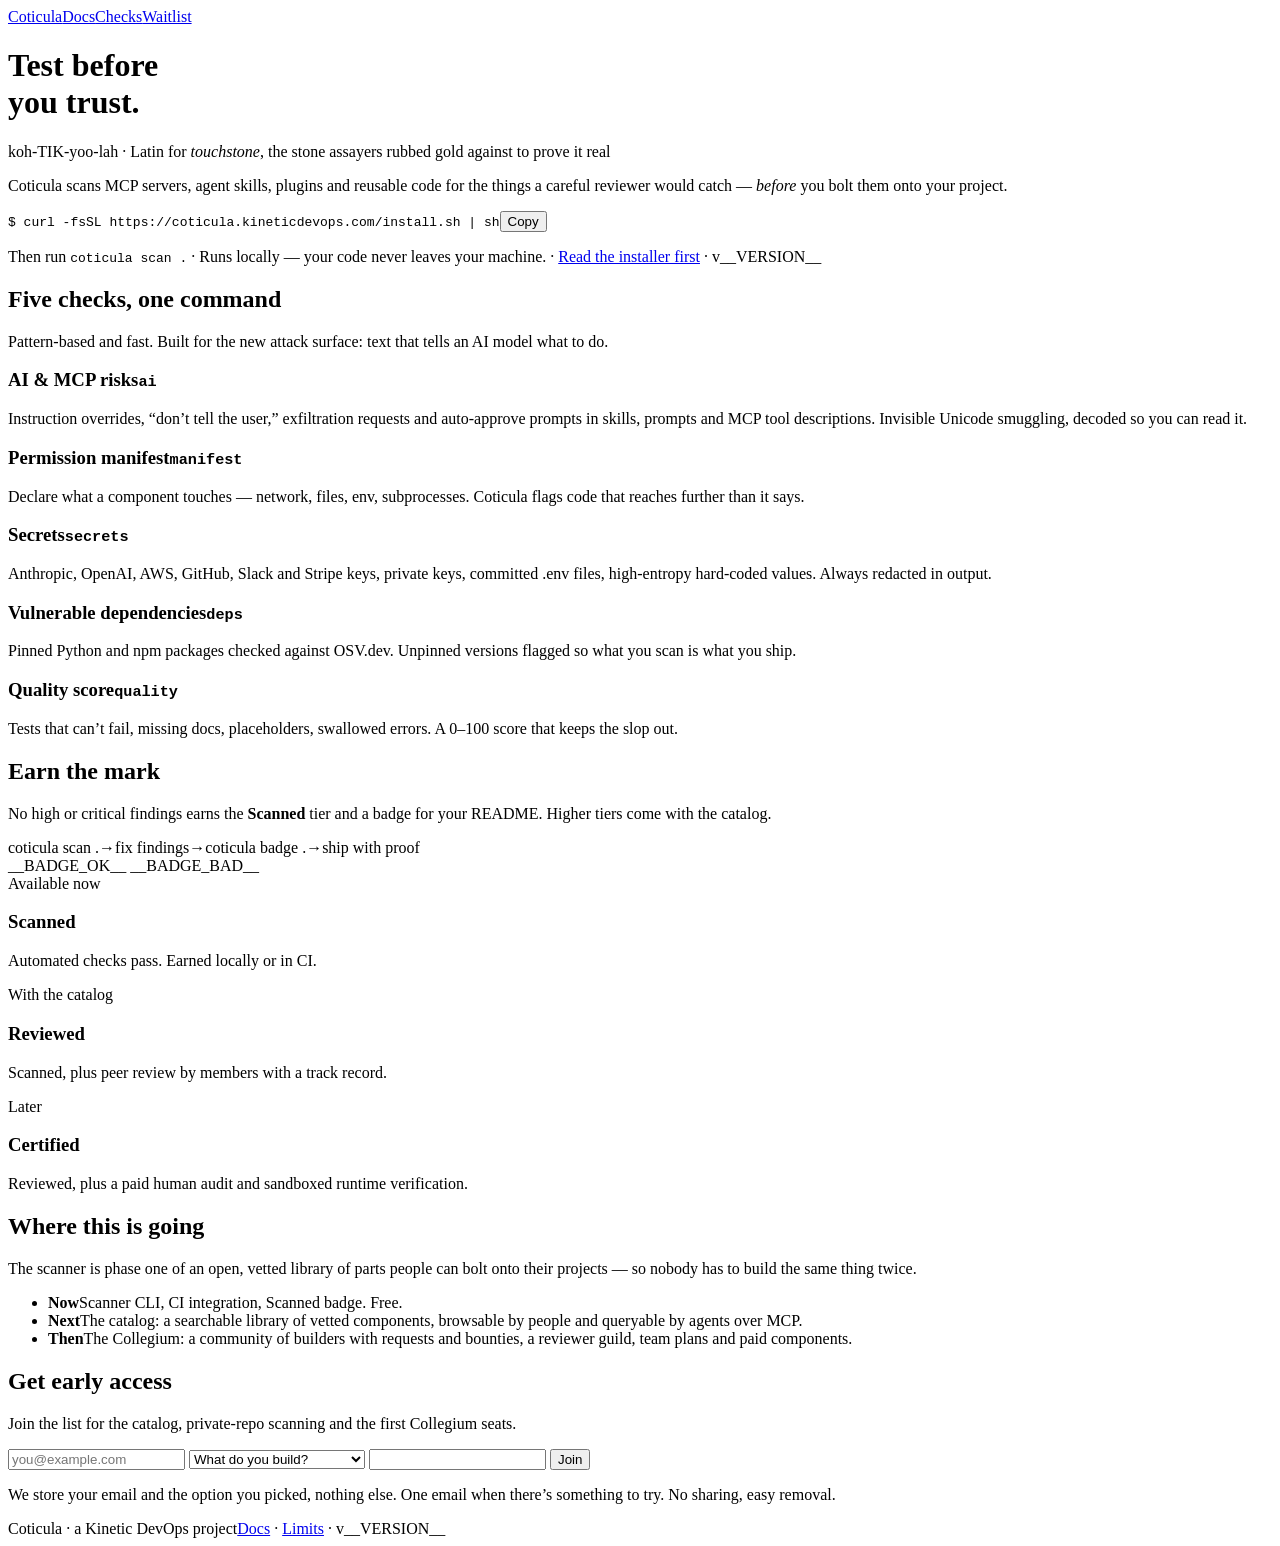
==== site/src/index.html @ ff4e8418 "Coticula 0.1.0: scanner + site" ====
<!DOCTYPE html>
<html lang="en">
<head>
<meta charset="utf-8">
<meta name="viewport" content="width=device-width,initial-scale=1">
<meta name="robots" content="noindex">
<title>Coticula — test before you trust</title>
<meta name="description" content="Coticula scans MCP servers, agent skills, plugins and reusable code for leaked secrets, risky AI instructions, undeclared permissions and low-quality code.">
<link rel="stylesheet" href="/style.css">
<link rel="icon" href="data:image/svg+xml,%3Csvg xmlns='http://www.w3.org/2000/svg' viewBox='0 0 32 32'%3E%3Crect width='32' height='32' rx='7' fill='%23111214'/%3E%3Cpath d='M5 21 L27 11' stroke='%23d4a849' stroke-width='3' stroke-linecap='round'/%3E%3C/svg%3E">
</head>
<body>
<div class="wrap">
  <nav><a class="brand" href="/">Coticula</a><span class="links"><a href="/docs">Docs</a><a href="#checks">Checks</a><a href="#waitlist">Waitlist</a></span></nav>

  <header class="hero">
    <div class="streak" aria-hidden="true"></div>
    <h1>Test before<br>you trust.</h1>
    <p class="say">koh-TIK-yoo-lah · Latin for <i>touchstone</i>, the stone assayers rubbed gold against to prove it real</p>
    <p class="lede">Coticula scans MCP servers, agent skills, plugins and reusable code for the things a careful reviewer would catch — <em>before</em> you bolt them onto your project.</p>
    <div class="cmd"><code id="install-cmd"><span class="p">$ </span>curl -fsSL https://coticula.kineticdevops.com/install.sh | sh</code><button class="copy" data-target="install-cmd" type="button">Copy</button></div>
    <p class="alt">Then run <code>coticula scan .</code> · Runs locally — your code never leaves your machine. · <a href="/docs#install">Read the installer first</a> · v__VERSION__</p>
  </header>

  <section id="checks">
    <h2>Five checks, one command</h2>
    <p class="sub">Pattern-based and fast. Built for the new attack surface: text that tells an AI model what to do.</p>
    <div class="grid">
      <div class="card key"><h3>AI &amp; MCP risks<code>ai</code></h3><p>Instruction overrides, “don’t tell the user,” exfiltration requests and auto-approve prompts in skills, prompts and MCP tool descriptions. Invisible Unicode smuggling, decoded so you can read it.</p></div>
      <div class="card key"><h3>Permission manifest<code>manifest</code></h3><p>Declare what a component touches — network, files, env, subprocesses. Coticula flags code that reaches further than it says.</p></div>
      <div class="card"><h3>Secrets<code>secrets</code></h3><p>Anthropic, OpenAI, AWS, GitHub, Slack and Stripe keys, private keys, committed .env files, high-entropy hard-coded values. Always redacted in output.</p></div>
      <div class="card"><h3>Vulnerable dependencies<code>deps</code></h3><p>Pinned Python and npm packages checked against OSV.dev. Unpinned versions flagged so what you scan is what you ship.</p></div>
      <div class="card"><h3>Quality score<code>quality</code></h3><p>Tests that can’t fail, missing docs, placeholders, swallowed errors. A 0–100 score that keeps the slop out.</p></div>
    </div>
  </section>

  <section>
    <h2>Earn the mark</h2>
    <p class="sub">No high or critical findings earns the <b>Scanned</b> tier and a badge for your README. Higher tiers come with the catalog.</p>
    <div class="flow"><span class="step">coticula scan .</span><span class="arrow">→</span><span class="step">fix findings</span><span class="arrow">→</span><span class="step">coticula badge .</span><span class="arrow">→</span><span class="step">ship with proof</span></div>
    <div class="badge-demo">__BADGE_OK__ __BADGE_BAD__</div>
    <div class="tiers">
      <div class="card tier now"><div class="when">Available now</div><h3>Scanned</h3><p>Automated checks pass. Earned locally or in CI.</p></div>
      <div class="card tier"><div class="when">With the catalog</div><h3>Reviewed</h3><p>Scanned, plus peer review by members with a track record.</p></div>
      <div class="card tier"><div class="when">Later</div><h3>Certified</h3><p>Reviewed, plus a paid human audit and sandboxed runtime verification.</p></div>
    </div>
  </section>

  <section>
    <h2>Where this is going</h2>
    <p class="sub">The scanner is phase one of an open, vetted library of parts people can bolt onto their projects — so nobody has to build the same thing twice.</p>
    <ul class="road">
      <li><b>Now</b><span>Scanner CLI, CI integration, Scanned badge. Free.</span></li>
      <li><b>Next</b><span>The catalog: a searchable library of vetted components, browsable by people and queryable by agents over MCP.</span></li>
      <li><b>Then</b><span>The Collegium: a community of builders with requests and bounties, a reviewer guild, team plans and paid components.</span></li>
    </ul>
  </section>

  <section id="waitlist">
    <h2>Get early access</h2>
    <p class="sub">Join the list for the catalog, private-repo scanning and the first Collegium seats.</p>
    <form class="wait" id="wait" novalidate>
      <input type="email" name="email" placeholder="you@example.com" required maxlength="200" aria-label="Email">
      <select name="role" aria-label="What do you build?">
        <option value="">What do you build?</option>
        <option value="mcp">MCP servers / agent tools</option>
        <option value="skills">Agent skills / prompts</option>
        <option value="apps">Apps &amp; libraries</option>
        <option value="security">Security / platform team</option>
        <option value="other">Other</option>
      </select>
      <input class="hp" type="text" name="website" tabindex="-1" autocomplete="off" aria-hidden="true">
      <button type="submit">Join</button>
    </form>
    <div id="wait-msg" role="status"></div>
    <p class="fine">We store your email and the option you picked, nothing else. One email when there’s something to try. No sharing, easy removal.</p>
  </section>

  <footer><span>Coticula · a Kinetic DevOps project</span><span><a href="/docs">Docs</a> · <a href="/docs#limits">Limits</a> · v__VERSION__</span></footer>
</div>
<script src="/app.js" defer></script>
</body>
</html>
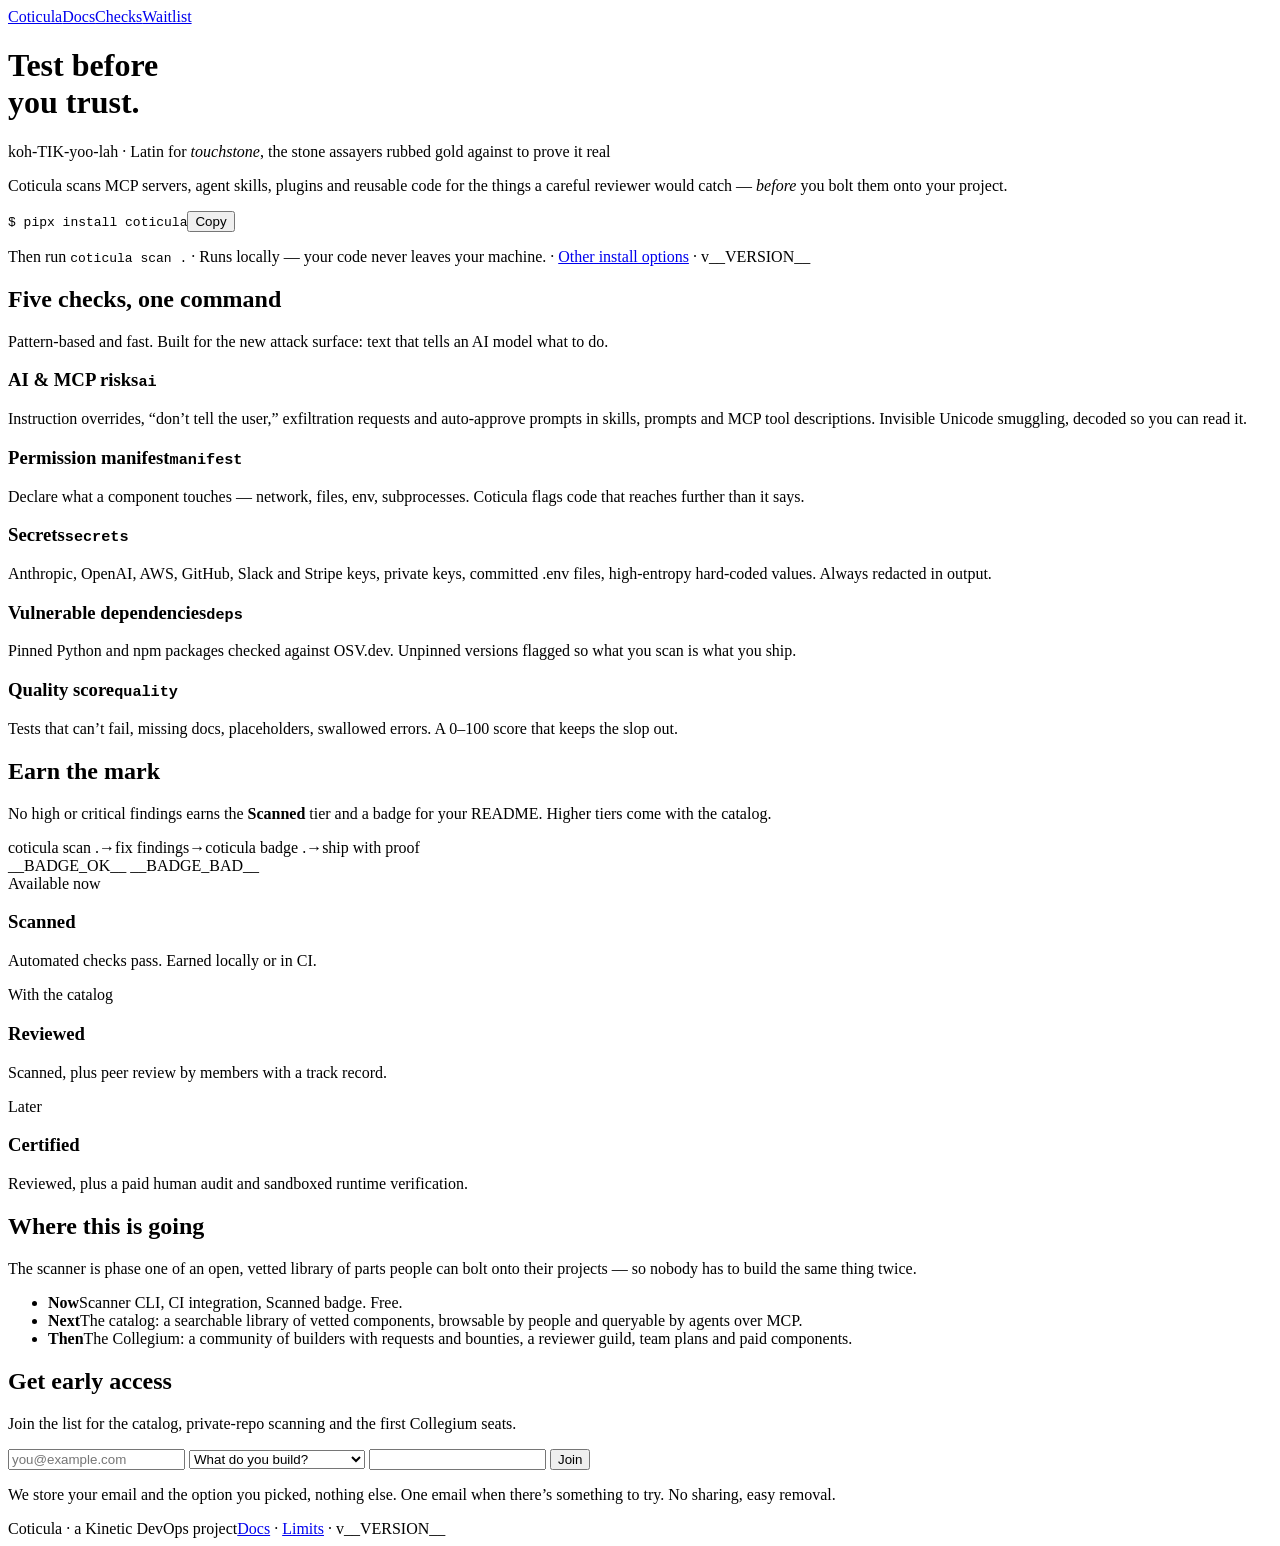
==== commit 051e58f4: "Docs: install from PyPI with pipx" ====
--- a/site/src/index.html
+++ b/site/src/index.html
@@ -3,7 +3,6 @@
 <head>
 <meta charset="utf-8">
 <meta name="viewport" content="width=device-width,initial-scale=1">
-<meta name="robots" content="noindex">
 <title>Coticula — test before you trust</title>
 <meta name="description" content="Coticula scans MCP servers, agent skills, plugins and reusable code for leaked secrets, risky AI instructions, undeclared permissions and low-quality code.">
 <link rel="stylesheet" href="/style.css">
@@ -18,8 +17,8 @@
     <h1>Test before<br>you trust.</h1>
     <p class="say">koh-TIK-yoo-lah · Latin for <i>touchstone</i>, the stone assayers rubbed gold against to prove it real</p>
     <p class="lede">Coticula scans MCP servers, agent skills, plugins and reusable code for the things a careful reviewer would catch — <em>before</em> you bolt them onto your project.</p>
-    <div class="cmd"><code id="install-cmd"><span class="p">$ </span>curl -fsSL https://coticula.kineticdevops.com/install.sh | sh</code><button class="copy" data-target="install-cmd" type="button">Copy</button></div>
-    <p class="alt">Then run <code>coticula scan .</code> · Runs locally — your code never leaves your machine. · <a href="/docs#install">Read the installer first</a> · v__VERSION__</p>
+    <div class="cmd"><code id="install-cmd"><span class="p">$ </span>pipx install coticula</code><button class="copy" data-target="install-cmd" type="button">Copy</button></div>
+    <p class="alt">Then run <code>coticula scan .</code> · Runs locally — your code never leaves your machine. · <a href="/docs#install">Other install options</a> · v__VERSION__</p>
   </header>
 
   <section id="checks">
